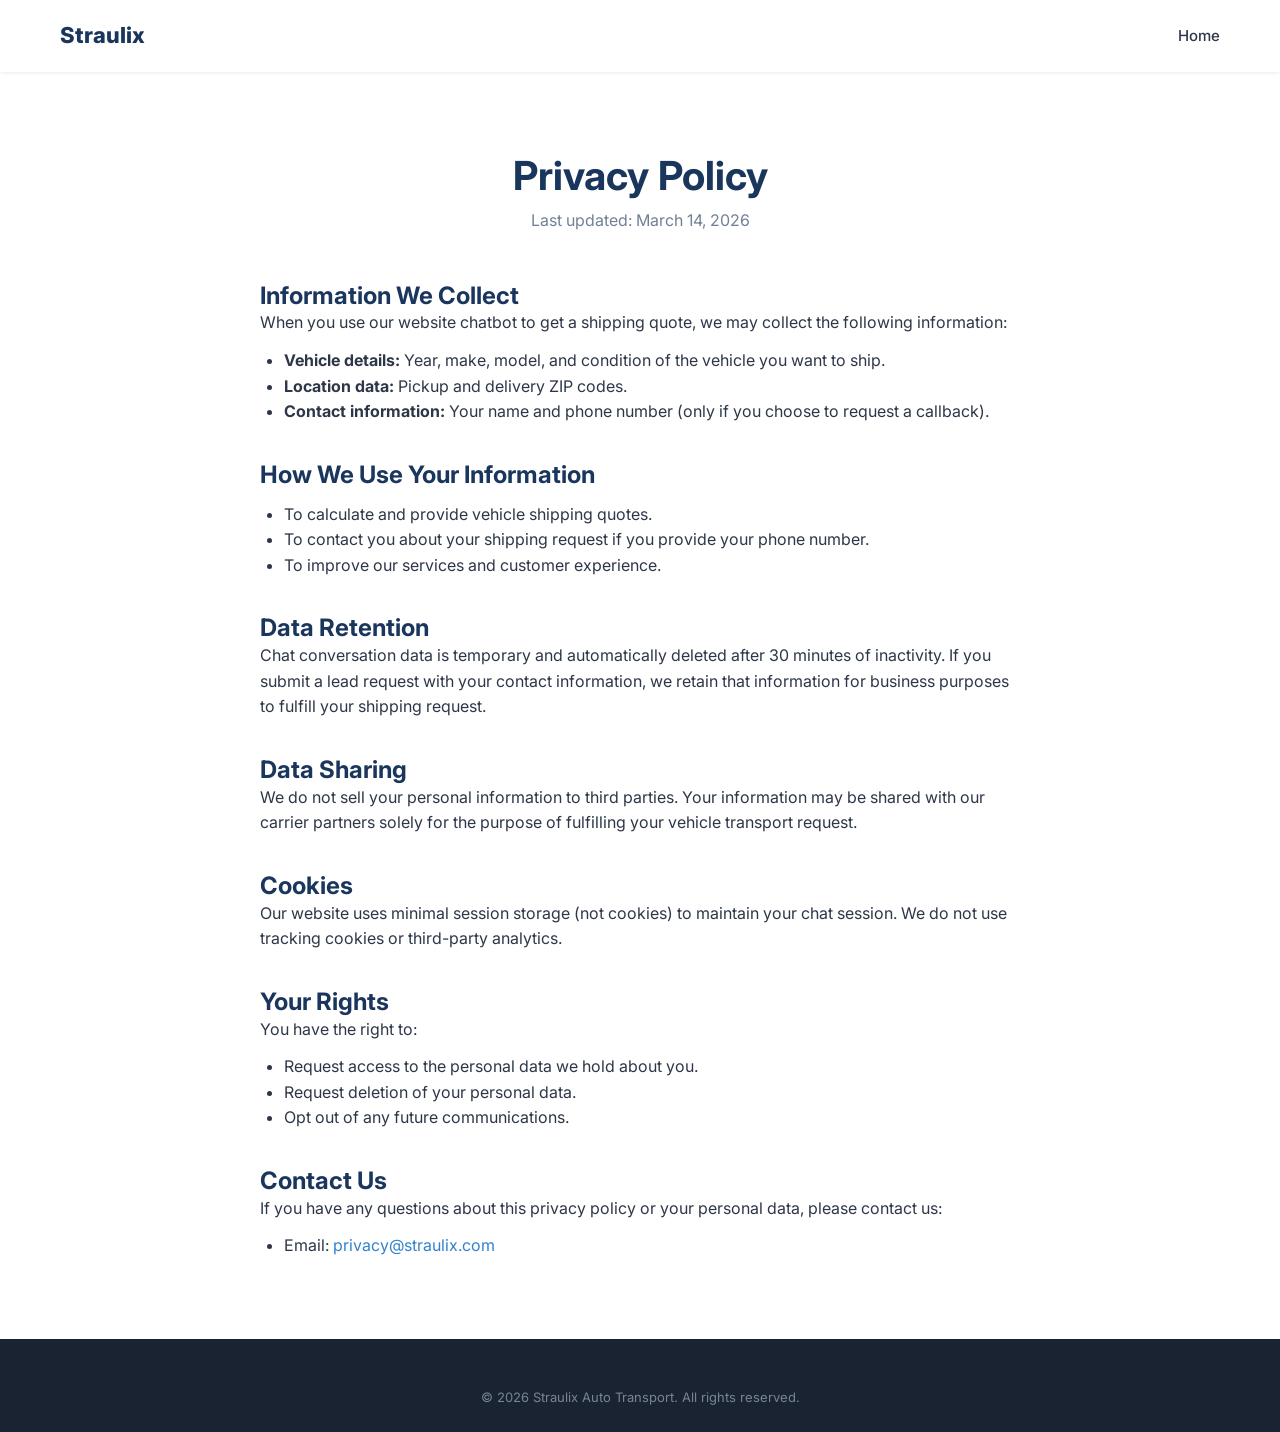
==== privacy.html @ c7e6e424 "deploy 2026-04-03_19:57:58" ====
<!DOCTYPE html>
<html lang="en">
<head>
	<meta charset="UTF-8">
	<meta name="viewport" content="width=device-width, initial-scale=1.0">
	<title>Privacy Policy | Straulix Auto Transport</title>
	<meta name="description" content="Straulix Auto Transport privacy policy. Learn how we handle your personal information when you use our vehicle shipping services.">
	<meta name="robots" content="noindex, follow">
	<link rel="canonical" href="https://straulix.com/privacy.html">
	<link rel="preconnect" href="https://fonts.googleapis.com">
	<link rel="preconnect" href="https://fonts.gstatic.com" crossorigin>
	<link href="https://fonts.googleapis.com/css2?family=Inter:wght@400;500;600;700;800&display=swap" rel="stylesheet">
	<link rel="stylesheet" href="css/style.css">
</head>
<body>
	<header class="header">
		<div class="container">
			<a href="/" class="header__logo">Straulix</a>
			<nav class="header__nav">
				<a href="/" class="header__nav-link">Home</a>
			</nav>
		</div>
	</header>

	<main class="section" style="margin-top: var(--header-height);">
		<div class="container">
			<h1 class="section__title" style="margin-bottom: 8px;">Privacy Policy</h1>
			<p style="text-align: center; color: var(--color-text-light); margin-bottom: 48px;">Last updated: March 14, 2026</p>

			<div style="max-width: 760px; margin: 0 auto;">
				<section style="margin-bottom: 36px;">
					<h2>Information We Collect</h2>
					<p>When you use our website chatbot to get a shipping quote, we may collect the following information:</p>
					<ul style="list-style: disc; padding-left: 24px; margin-top: 12px;">
						<li><strong>Vehicle details:</strong> Year, make, model, and condition of the vehicle you want to ship.</li>
						<li><strong>Location data:</strong> Pickup and delivery ZIP codes.</li>
						<li><strong>Contact information:</strong> Your name and phone number (only if you choose to request a callback).</li>
					</ul>
				</section>

				<section style="margin-bottom: 36px;">
					<h2>How We Use Your Information</h2>
					<ul style="list-style: disc; padding-left: 24px; margin-top: 12px;">
						<li>To calculate and provide vehicle shipping quotes.</li>
						<li>To contact you about your shipping request if you provide your phone number.</li>
						<li>To improve our services and customer experience.</li>
					</ul>
				</section>

				<section style="margin-bottom: 36px;">
					<h2>Data Retention</h2>
					<p>Chat conversation data is temporary and automatically deleted after 30 minutes of inactivity. If you submit a lead request with your contact information, we retain that information for business purposes to fulfill your shipping request.</p>
				</section>

				<section style="margin-bottom: 36px;">
					<h2>Data Sharing</h2>
					<p>We do not sell your personal information to third parties. Your information may be shared with our carrier partners solely for the purpose of fulfilling your vehicle transport request.</p>
				</section>

				<section style="margin-bottom: 36px;">
					<h2>Cookies</h2>
					<p>Our website uses minimal session storage (not cookies) to maintain your chat session. We do not use tracking cookies or third-party analytics.</p>
				</section>

				<section style="margin-bottom: 36px;">
					<h2>Your Rights</h2>
					<p>You have the right to:</p>
					<ul style="list-style: disc; padding-left: 24px; margin-top: 12px;">
						<li>Request access to the personal data we hold about you.</li>
						<li>Request deletion of your personal data.</li>
						<li>Opt out of any future communications.</li>
					</ul>
				</section>

				<section>
					<h2>Contact Us</h2>
					<p>If you have any questions about this privacy policy or your personal data, please contact us:</p>
					<ul style="list-style: disc; padding-left: 24px; margin-top: 12px;">
						<li>Email: <a href="mailto:privacy@straulix.com">privacy@straulix.com</a></li>
					</ul>
				</section>
			</div>
		</div>
	</main>

	<footer class="footer">
		<div class="container">
			<p class="footer__copy">&copy; 2026 Straulix Auto Transport. All rights reserved.</p>
		</div>
	</footer>
</body>
</html>
---- css/style.css ----
/* ============================================================
   Straulix Auto Transport - Main Stylesheet
   ============================================================ */

/* ----- CSS Custom Properties ----- */
:root {
	--color-primary: #1a365d;
	--color-primary-light: #2a4a7f;
	--color-accent: #3182ce;
	--color-accent-hover: #2b6cb0;
	--color-accent-light: #ebf4ff;
	--color-white: #ffffff;
	--color-bg-alt: #f7fafc;
	--color-text: #2d3748;
	--color-text-light: #718096;
	--color-border: #e2e8f0;
	--color-footer-bg: #1a2332;
	--color-footer-text: #a0aec0;
	--color-shadow: rgba(0, 0, 0, 0.08);
	--color-shadow-heavy: rgba(0, 0, 0, 0.15);

	--font-family:
		'Inter', -apple-system, BlinkMacSystemFont, 'Segoe UI', Roboto, Oxygen,
		Ubuntu, Cantarell, 'Helvetica Neue', sans-serif;

	--header-height: 72px;
	--container-width: 1200px;
	--radius: 8px;
	--radius-lg: 12px;
	--transition: 0.3s ease;
}

/* ----- Reset & Base ----- */
*,
*::before,
*::after {
	box-sizing: border-box;
	margin: 0;
	padding: 0;
}

html {
	scroll-behavior: smooth;
	-webkit-text-size-adjust: 100%;
}

body {
	font-family: var(--font-family);
	font-size: 16px;
	line-height: 1.6;
	color: var(--color-text);
	background-color: var(--color-white);
	-webkit-font-smoothing: antialiased;
	-moz-osx-font-smoothing: grayscale;
}

img {
	max-width: 100%;
	height: auto;
	display: block;
}

a {
	color: var(--color-accent);
	text-decoration: none;
	transition: color var(--transition);
}

a:hover {
	color: var(--color-accent-hover);
}

ul,
ol {
	list-style: none;
}

h1,
h2,
h3,
h4,
h5,
h6 {
	line-height: 1.2;
	font-weight: 700;
	color: var(--color-primary);
}

/* ----- Utility Classes ----- */
.container {
	width: 100%;
	max-width: var(--container-width);
	margin: 0 auto;
	padding: 0 20px;
}

.section {
	padding: 80px 0;
}

.section--alt {
	background-color: var(--color-bg-alt);
}

.section__title {
	font-size: 2rem;
	text-align: center;
	margin-bottom: 16px;
}

.section__subtitle {
	font-size: 1.125rem;
	text-align: center;
	color: var(--color-text-light);
	max-width: 640px;
	margin: 0 auto 48px;
}

.btn {
	display: inline-flex;
	align-items: center;
	justify-content: center;
	padding: 14px 32px;
	font-family: var(--font-family);
	font-size: 1rem;
	font-weight: 600;
	border: 2px solid transparent;
	border-radius: var(--radius);
	cursor: pointer;
	transition:
		background-color var(--transition),
		color var(--transition),
		border-color var(--transition),
		transform var(--transition),
		box-shadow var(--transition);
	background-color: var(--color-accent);
	color: var(--color-white);
	line-height: 1;
}

.btn:hover {
	background-color: var(--color-accent-hover);
	transform: translateY(-1px);
	box-shadow: 0 4px 12px rgba(49, 130, 206, 0.35);
}

.btn:active {
	transform: translateY(0);
}

.btn-outline {
	display: inline-flex;
	align-items: center;
	justify-content: center;
	padding: 14px 32px;
	font-family: var(--font-family);
	font-size: 1rem;
	font-weight: 600;
	border: 2px solid var(--color-accent);
	border-radius: var(--radius);
	cursor: pointer;
	transition:
		background-color var(--transition),
		color var(--transition),
		border-color var(--transition),
		transform var(--transition);
	background-color: transparent;
	color: var(--color-accent);
	line-height: 1;
}

.btn-outline:hover {
	background-color: var(--color-accent);
	color: var(--color-white);
	transform: translateY(-1px);
}

.btn-outline:active {
	transform: translateY(0);
}

.visually-hidden {
	position: absolute;
	width: 1px;
	height: 1px;
	padding: 0;
	margin: -1px;
	overflow: hidden;
	clip: rect(0, 0, 0, 0);
	white-space: nowrap;
	border: 0;
}

/* ============================================================
   1. Header / Navigation
   ============================================================ */
.header {
	position: fixed;
	top: 0;
	left: 0;
	width: 100%;
	height: var(--header-height);
	background-color: var(--color-white);
	box-shadow: 0 1px 4px var(--color-shadow);
	z-index: 1000;
}

.header .container {
	display: flex;
	align-items: center;
	justify-content: space-between;
	height: 100%;
}

.header__logo {
	display: flex;
	align-items: center;
	gap: 10px;
	font-size: 1.375rem;
	font-weight: 800;
	color: var(--color-primary);
	text-decoration: none;
	flex-shrink: 0;
}

.header__logo img {
	height: 40px;
	width: auto;
}

.header__nav {
	display: flex;
	align-items: center;
	gap: 32px;
}

.header__nav-link {
	font-size: 0.9375rem;
	font-weight: 500;
	color: var(--color-text);
	text-decoration: none;
	position: relative;
	padding: 4px 0;
}

.header__nav-link::after {
	content: '';
	position: absolute;
	bottom: -2px;
	left: 0;
	width: 0;
	height: 2px;
	background-color: var(--color-accent);
	transition: width var(--transition);
}

.header__nav-link:hover {
	color: var(--color-accent);
}

.header__nav-link:hover::after {
	width: 100%;
}

.header__phone {
	display: flex;
	align-items: center;
	gap: 6px;
	font-size: 0.9375rem;
	font-weight: 600;
	color: var(--color-accent);
	text-decoration: none;
	white-space: nowrap;
	transition: color var(--transition);
}

.header__phone:hover {
	color: var(--color-accent-hover);
}

.header__phone svg {
	flex-shrink: 0;
}

.header__cta {
	flex-shrink: 0;
}

/* Hamburger Menu */
.header__hamburger {
	display: none;
	flex-direction: column;
	justify-content: center;
	gap: 5px;
	width: 32px;
	height: 32px;
	background: none;
	border: none;
	cursor: pointer;
	padding: 0;
}

.header__hamburger span {
	display: block;
	width: 24px;
	height: 2px;
	background-color: var(--color-primary);
	border-radius: 2px;
	transition:
		transform var(--transition),
		opacity var(--transition);
}

.header__hamburger.active span:nth-child(1) {
	transform: translateY(7px) rotate(45deg);
}

.header__hamburger.active span:nth-child(2) {
	opacity: 0;
}

.header__hamburger.active span:nth-child(3) {
	transform: translateY(-7px) rotate(-45deg);
}

/* ============================================================
   2. Hero
   ============================================================ */
.hero {
	min-height: calc(100vh - var(--header-height));
	margin-top: var(--header-height);
	display: flex;
	align-items: center;
	justify-content: center;
	background: linear-gradient(
		135deg,
		var(--color-primary) 0%,
		var(--color-primary-light) 50%,
		var(--color-accent) 100%
	);
	color: var(--color-white);
	text-align: center;
	padding: 60px 20px;
	position: relative;
	overflow: hidden;
}

.hero::before {
	content: '';
	position: absolute;
	top: 0;
	left: 0;
	width: 100%;
	height: 100%;
	background: url("data:image/svg+xml,%3Csvg width='60' height='60' viewBox='0 0 60 60' xmlns='http://www.w3.org/2000/svg'%3E%3Cg fill='none' fill-rule='evenodd'%3E%3Cg fill='%23ffffff' fill-opacity='0.03'%3E%3Cpath d='M36 34v-4h-2v4h-4v2h4v4h2v-4h4v-2h-4zm0-30V0h-2v4h-4v2h4v4h2V6h4V4h-4zM6 34v-4H4v4H0v2h4v4h2v-4h4v-2H6zM6 4V0H4v4H0v2h4v4h2V6h4V4H6z'/%3E%3C/g%3E%3C/g%3E%3C/svg%3E");
	pointer-events: none;
}

.hero__content {
	position: relative;
	z-index: 1;
	max-width: 720px;
}

.hero__title {
	font-size: 3rem;
	font-weight: 800;
	color: var(--color-white);
	margin-bottom: 20px;
	letter-spacing: -0.02em;
}

.hero__subtitle {
	font-size: 1.25rem;
	opacity: 0.9;
	margin-bottom: 36px;
	line-height: 1.7;
}

.hero__cta {
	display: inline-flex;
	align-items: center;
	justify-content: center;
	padding: 16px 40px;
	font-family: var(--font-family);
	font-size: 1.125rem;
	font-weight: 700;
	background-color: var(--color-white);
	color: var(--color-primary);
	border: none;
	border-radius: var(--radius);
	cursor: pointer;
	transition:
		transform var(--transition),
		box-shadow var(--transition);
	text-decoration: none;
	line-height: 1;
}

.hero__cta:hover {
	transform: translateY(-2px);
	box-shadow: 0 8px 24px rgba(0, 0, 0, 0.2);
	color: var(--color-primary);
}

.hero__cta:active {
	transform: translateY(0);
}

/* ============================================================
   3. Services
   ============================================================ */
.services__grid {
	display: grid;
	grid-template-columns: 1fr;
	gap: 24px;
}

.services__card {
	background-color: var(--color-white);
	border-radius: var(--radius-lg);
	padding: 36px 28px;
	box-shadow: 0 2px 8px var(--color-shadow);
	transition:
		transform var(--transition),
		box-shadow var(--transition);
	border: 1px solid var(--color-border);
}

.services__card:hover {
	transform: translateY(-4px);
	box-shadow: 0 8px 24px var(--color-shadow-heavy);
}

.services__icon {
	width: 56px;
	height: 56px;
	border-radius: var(--radius);
	background-color: var(--color-accent-light);
	display: flex;
	align-items: center;
	justify-content: center;
	margin-bottom: 20px;
	font-size: 1.5rem;
	color: var(--color-accent);
}

.services__card-title {
	font-size: 1.25rem;
	margin-bottom: 12px;
}

.services__card-desc {
	font-size: 0.9375rem;
	color: var(--color-text-light);
	line-height: 1.7;
}

/* ============================================================
   4. How It Works
   ============================================================ */
.how-it-works__steps {
	display: flex;
	flex-direction: column;
	gap: 48px;
	position: relative;
	max-width: 800px;
	margin: 0 auto;
}

.how-it-works__step {
	display: flex;
	align-items: flex-start;
	gap: 24px;
	position: relative;
}

.how-it-works__number {
	width: 52px;
	height: 52px;
	min-width: 52px;
	border-radius: 50%;
	background-color: var(--color-accent);
	color: var(--color-white);
	display: flex;
	align-items: center;
	justify-content: center;
	font-size: 1.25rem;
	font-weight: 700;
	position: relative;
	z-index: 1;
}

.how-it-works__step-content {
	flex: 1;
	padding-top: 4px;
}

.how-it-works__step-title {
	font-size: 1.25rem;
	margin-bottom: 8px;
}

.how-it-works__step-desc {
	font-size: 0.9375rem;
	color: var(--color-text-light);
	line-height: 1.7;
}

/* Connecting line between steps */
.how-it-works__step:not(:last-child)::after {
	content: '';
	position: absolute;
	top: 52px;
	left: 26px;
	width: 2px;
	height: calc(100% + 48px - 52px);
	background: linear-gradient(
		to bottom,
		var(--color-accent),
		var(--color-border)
	);
	z-index: 0;
}

/* ============================================================
   5. Why Choose Us
   ============================================================ */
.why-choose__grid {
	display: grid;
	grid-template-columns: 1fr;
	gap: 32px;
}

.why-choose__item {
	text-align: center;
	padding: 24px 16px;
}

.why-choose__icon {
	width: 64px;
	height: 64px;
	border-radius: 50%;
	background-color: var(--color-accent-light);
	display: flex;
	align-items: center;
	justify-content: center;
	margin: 0 auto 20px;
	font-size: 1.5rem;
	color: var(--color-accent);
}

.why-choose__title {
	font-size: 1.125rem;
	margin-bottom: 10px;
}

.why-choose__desc {
	font-size: 0.9375rem;
	color: var(--color-text-light);
	line-height: 1.7;
	max-width: 280px;
	margin: 0 auto;
}

/* ============================================================
   6. FAQ
   ============================================================ */
.faq__list {
	max-width: 760px;
	margin: 0 auto;
	display: flex;
	flex-direction: column;
	gap: 12px;
}

.faq__item {
	border: 1px solid var(--color-border);
	border-radius: var(--radius);
	overflow: hidden;
	transition: border-color var(--transition);
}

.faq__item:hover {
	border-color: var(--color-accent);
}

.faq__item[open] {
	border-color: var(--color-accent);
}

.faq__question {
	padding: 20px 24px;
	font-size: 1rem;
	font-weight: 600;
	color: var(--color-primary);
	cursor: pointer;
	list-style: none;
	display: flex;
	align-items: center;
	justify-content: space-between;
	gap: 16px;
	transition: background-color var(--transition);
	user-select: none;
}

.faq__question::-webkit-details-marker {
	display: none;
}

.faq__question::marker {
	content: '';
}

.faq__question::after {
	content: '+';
	font-size: 1.5rem;
	font-weight: 300;
	color: var(--color-accent);
	flex-shrink: 0;
	transition: transform var(--transition);
}

.faq__item[open] .faq__question::after {
	content: '\2212';
	transform: rotate(180deg);
}

.faq__question:hover {
	background-color: var(--color-bg-alt);
}

.faq__answer {
	padding: 0 24px 20px;
	font-size: 0.9375rem;
	color: var(--color-text-light);
	line-height: 1.8;
}

/* ============================================================
   7. Contact
   ============================================================ */
.contact {
	text-align: center;
}

.contact__info {
	max-width: 600px;
	margin: 0 auto;
	display: flex;
	flex-direction: column;
	gap: 20px;
}

.contact__item {
	display: flex;
	align-items: center;
	justify-content: center;
	gap: 12px;
	font-size: 1.0625rem;
	color: var(--color-text);
}

.contact__item-icon {
	font-size: 1.25rem;
	color: var(--color-accent);
	flex-shrink: 0;
}

.contact__item a {
	color: var(--color-text);
}

.contact__item a:hover {
	color: var(--color-accent);
}

/* ============================================================
   8. Footer
   ============================================================ */
.footer {
	background-color: var(--color-footer-bg);
	color: var(--color-footer-text);
	padding: 48px 0 24px;
}

.footer .container {
	display: flex;
	flex-direction: column;
	align-items: center;
	gap: 24px;
}

.footer__links {
	display: flex;
	flex-wrap: wrap;
	justify-content: center;
	gap: 24px;
}

.footer__link {
	color: var(--color-footer-text);
	font-size: 0.875rem;
	transition: color var(--transition);
}

.footer__link:hover {
	color: var(--color-white);
}

.footer__copy {
	font-size: 0.8125rem;
	color: var(--color-footer-text);
	text-align: center;
	opacity: 0.7;
}

/* ============================================================
   9. Chat Widget
   ============================================================ */

/* --- Floating Toggle Button --- */
.chat-widget-toggle {
	position: fixed;
	bottom: 20px;
	right: 20px;
	width: 60px;
	height: 60px;
	border-radius: 50%;
	background-color: var(--color-accent);
	color: var(--color-white);
	border: none;
	cursor: pointer;
	display: flex;
	align-items: center;
	justify-content: center;
	font-size: 1.5rem;
	z-index: 9999;
	box-shadow: 0 4px 16px rgba(49, 130, 206, 0.4);
	transition:
		transform var(--transition),
		box-shadow var(--transition);
}

.chat-widget-toggle:hover {
	transform: scale(1.08);
	box-shadow: 0 6px 24px rgba(49, 130, 206, 0.5);
}

/* Pulse animation */
.chat-widget-toggle::before {
	content: '';
	position: absolute;
	width: 100%;
	height: 100%;
	border-radius: 50%;
	background-color: var(--color-accent);
	animation: chat-pulse 2s ease-in-out infinite;
	z-index: -1;
}

@keyframes chat-pulse {
	0% {
		transform: scale(1);
		opacity: 0.5;
	}
	50% {
		transform: scale(1.3);
		opacity: 0;
	}
	100% {
		transform: scale(1);
		opacity: 0;
	}
}

/* --- Chat Window --- */
.chat-widget-window {
	position: fixed;
	bottom: 92px;
	right: 20px;
	width: 400px;
	max-height: 600px;
	height: 600px;
	background-color: var(--color-white);
	border-radius: var(--radius-lg);
	box-shadow: 0 12px 48px rgba(0, 0, 0, 0.18);
	z-index: 9999;
	display: flex;
	flex-direction: column;
	overflow: hidden;
	opacity: 0;
	transform: translateY(16px) scale(0.95);
	pointer-events: none;
	transition:
		opacity 0.25s ease,
		transform 0.25s ease;
}

.chat-widget-window.open {
	opacity: 1;
	transform: translateY(0) scale(1);
	pointer-events: auto;
}

/* Chat Header */
.chat-widget-header {
	display: flex;
	align-items: center;
	justify-content: space-between;
	padding: 16px 20px;
	background-color: var(--color-primary);
	color: var(--color-white);
	flex-shrink: 0;
}

.chat-widget-header-title {
	font-size: 1rem;
	font-weight: 600;
}

.chat-widget-header-actions {
	display: flex;
	align-items: center;
	gap: 8px;
}

.chat-widget-reset {
	width: 32px;
	height: 32px;
	border-radius: 50%;
	background: rgba(255, 255, 255, 0.15);
	color: var(--color-white);
	border: none;
	cursor: pointer;
	display: flex;
	align-items: center;
	justify-content: center;
	transition: background-color var(--transition);
	line-height: 1;
}

.chat-widget-reset:hover {
	background: rgba(255, 255, 255, 0.3);
}

.chat-widget-close {
	width: 32px;
	height: 32px;
	border-radius: 50%;
	background: rgba(255, 255, 255, 0.15);
	color: var(--color-white);
	border: none;
	cursor: pointer;
	display: flex;
	align-items: center;
	justify-content: center;
	font-size: 1.125rem;
	transition: background-color var(--transition);
	line-height: 1;
}

.chat-widget-close:hover {
	background: rgba(255, 255, 255, 0.3);
}

/* Messages Area */
.chat-widget-messages {
	flex: 1;
	overflow-y: auto;
	padding: 16px 16px 8px;
	display: flex;
	flex-direction: column;
	gap: 12px;
	scroll-behavior: smooth;
}

.chat-widget-messages::-webkit-scrollbar {
	width: 4px;
}

.chat-widget-messages::-webkit-scrollbar-track {
	background: transparent;
}

.chat-widget-messages::-webkit-scrollbar-thumb {
	background-color: var(--color-border);
	border-radius: 4px;
}

/* Message Bubbles */
.chat-widget-message {
	max-width: 80%;
	padding: 10px 16px;
	border-radius: 16px;
	font-size: 0.875rem;
	line-height: 1.5;
	word-wrap: break-word;
}

.chat-widget-message--bot {
	align-self: flex-start;
	background-color: var(--color-bg-alt);
	color: var(--color-text);
	border-bottom-left-radius: 4px;
}

.chat-widget-message--user {
	align-self: flex-end;
	background-color: var(--color-accent);
	color: var(--color-white);
	border-bottom-right-radius: 4px;
}

/* Typing Indicator */
.chat-widget-typing {
	display: flex;
	align-items: center;
	gap: 4px;
	padding: 10px 16px;
	align-self: flex-start;
}

.chat-widget-typing-dot {
	width: 8px;
	height: 8px;
	border-radius: 50%;
	background-color: var(--color-text-light);
	opacity: 0.4;
	animation: chat-typing 1.4s ease-in-out infinite;
}

.chat-widget-typing-dot:nth-child(2) {
	animation-delay: 0.2s;
}

.chat-widget-typing-dot:nth-child(3) {
	animation-delay: 0.4s;
}

@keyframes chat-typing {
	0%,
	60%,
	100% {
		opacity: 0.4;
		transform: translateY(0);
	}
	30% {
		opacity: 1;
		transform: translateY(-4px);
	}
}

/* Input Area */
.chat-widget-input {
	display: flex;
	align-items: center;
	gap: 8px;
	padding: 12px 16px;
	border-top: 1px solid var(--color-border);
	flex-shrink: 0;
}

.chat-widget-input-field {
	flex: 1;
	padding: 10px 16px;
	border: 1px solid var(--color-border);
	border-radius: 24px;
	font-family: var(--font-family);
	font-size: 0.875rem;
	outline: none;
	transition: border-color var(--transition);
	color: var(--color-text);
}

.chat-widget-input-field::placeholder {
	color: var(--color-text-light);
}

.chat-widget-input-field:focus {
	border-color: var(--color-accent);
}

.chat-widget-send {
	width: 40px;
	height: 40px;
	border-radius: 50%;
	background-color: var(--color-accent);
	color: var(--color-white);
	border: none;
	cursor: pointer;
	display: flex;
	align-items: center;
	justify-content: center;
	font-size: 1rem;
	flex-shrink: 0;
	transition: background-color var(--transition);
}

.chat-widget-send:hover {
	background-color: var(--color-accent-hover);
}

/* Price Display */
.chat-widget-price {
	font-size: 1.5rem;
	font-weight: 700;
	color: var(--color-primary);
	margin-top: 8px;
}



/* Error Message */
.chat-widget-message--error {
	background-color: #fff5f5;
	color: #c53030;
	border-bottom-left-radius: 4px;
}

/* ============================================================
   10. Responsive — Tablet (768px)
   ============================================================ */
@media (min-width: 768px) {
	.services__grid {
		grid-template-columns: repeat(2, 1fr);
	}

	.why-choose__grid {
		grid-template-columns: repeat(2, 1fr);
	}

	.how-it-works__steps {
		flex-direction: row;
		gap: 0;
		justify-content: space-between;
		align-items: flex-start;
	}

	.how-it-works__step {
		flex-direction: column;
		align-items: center;
		text-align: center;
		flex: 1;
		gap: 16px;
	}

	/* Horizontal connector on desktop */
	.how-it-works__step:not(:last-child)::after {
		top: 26px;
		left: calc(50% + 32px);
		width: calc(100% - 64px);
		height: 2px;
	}

	.how-it-works__step-content {
		padding-top: 0;
	}

	.contact__info {
		flex-direction: row;
		flex-wrap: wrap;
		justify-content: center;
		gap: 40px;
	}
}

/* ============================================================
   Responsive — Desktop (1024px)
   ============================================================ */
@media (min-width: 1024px) {
	.hero__title {
		font-size: 3.75rem;
	}

	.hero__subtitle {
		font-size: 1.375rem;
	}

	.section__title {
		font-size: 2.5rem;
	}

	.why-choose__grid {
		grid-template-columns: repeat(4, 1fr);
	}
}

/* ============================================================
   Responsive — Mobile (max 767px)
   ============================================================ */
@media (max-width: 767px) {
	:root {
		--header-height: 60px;
	}

	.header__nav {
		position: fixed;
		top: var(--header-height);
		left: 0;
		right: 0;
		background-color: var(--color-white);
		flex-direction: column;
		align-items: stretch;
		gap: 0;
		padding: 8px 0;
		box-shadow: 0 4px 12px var(--color-shadow);
		transform: translateY(-100%);
		opacity: 0;
		pointer-events: none;
		transition:
			transform var(--transition),
			opacity var(--transition);
	}

	.header__nav.open {
		transform: translateY(0);
		opacity: 1;
		pointer-events: auto;
	}

	.header__nav-link {
		padding: 14px 24px;
		display: block;
	}

	.header__nav-link::after {
		display: none;
	}

	.header__phone {
		font-size: 0.8125rem;
	}

	.header__cta {
		display: none;
	}

	.header__hamburger {
		display: flex;
	}

	.hero__title {
		font-size: 2rem;
	}

	.hero__subtitle {
		font-size: 1rem;
	}

	.hero__cta {
		padding: 14px 32px;
		font-size: 1rem;
	}

	.section {
		padding: 56px 0;
	}

	.section__title {
		font-size: 1.625rem;
	}

	.section__subtitle {
		font-size: 1rem;
		margin-bottom: 36px;
	}

	/* Chat Widget — Full Screen on Mobile */
	.chat-widget-window {
		bottom: 0;
		right: 0;
		width: 100%;
		height: 100%;
		max-height: 100%;
		border-radius: 0;
	}

	.chat-widget-window.open {
		transform: translateY(0) scale(1);
	}
}
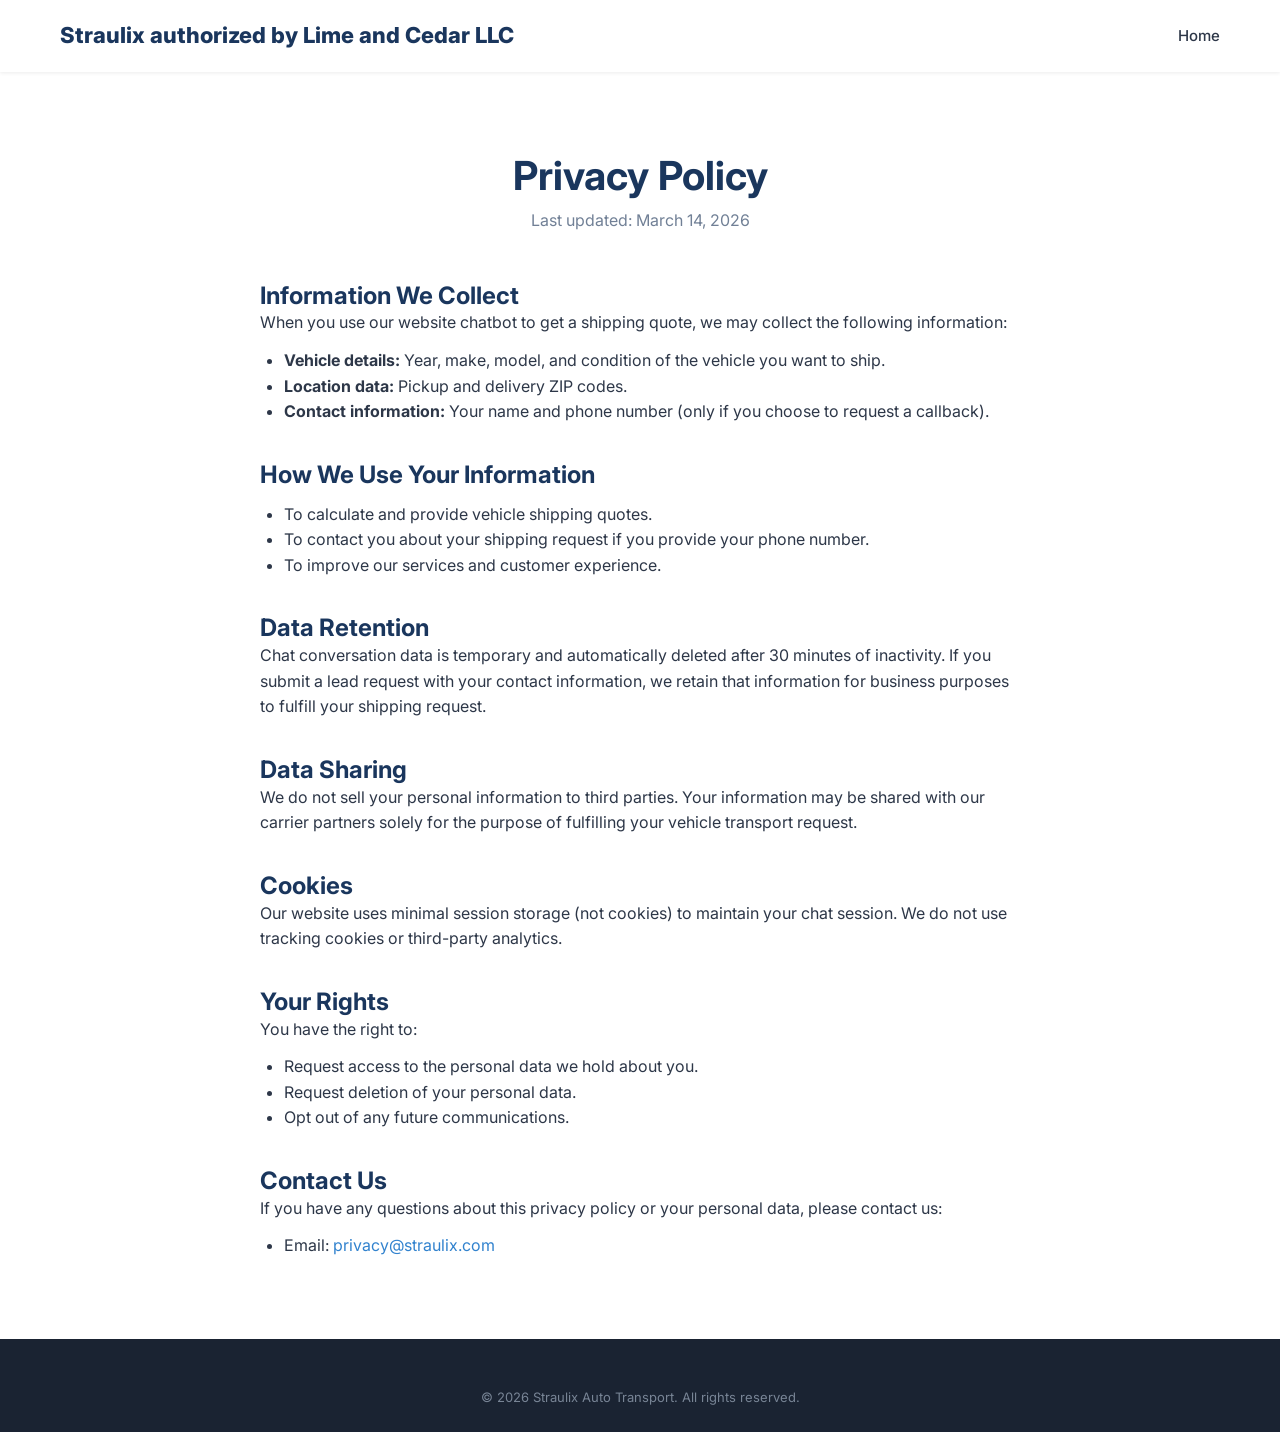
==== commit e03c0c18: "deploy 2026-04-12_19:24:42" ====
--- a/privacy.html
+++ b/privacy.html
@@ -13,12 +13,10 @@
 	<link rel="stylesheet" href="css/style.css">
 </head>
 <body>
-	<header class="header">
-		<div class="container">
-			<a href="/" class="header__logo">Straulix</a>
-			<nav class="header__nav">
-				<a href="/" class="header__nav-link">Home</a>
-			</nav>
+	<header class="header" style="height:auto;">
+		<div class="container" style="padding-right:20px;flex-wrap:nowrap;">
+			<a href="/" class="header__logo">Straulix authorized by Lime and Cedar LLC</a>
+			<a href="/" class="header__nav-link" style="font-size:0.9375rem;font-weight:500;color:#2d3748;margin-left:auto;flex-shrink:0;">Home</a>
 		</div>
 	</header>
 
--- a/css/style.css
+++ b/css/style.css
@@ -199,28 +199,34 @@
 	top: 0;
 	left: 0;
 	width: 100%;
-	height: var(--header-height);
+	min-height: var(--header-height);
 	background-color: var(--color-white);
 	box-shadow: 0 1px 4px var(--color-shadow);
 	z-index: 1000;
 }
 
 .header .container {
+	position: relative;
 	display: flex;
 	align-items: center;
 	justify-content: space-between;
-	height: 100%;
+	flex-wrap: wrap;
+	min-height: var(--header-height);
+	padding-top: 8px;
+	padding-bottom: 8px;
 }
 
 .header__logo {
 	display: flex;
 	align-items: center;
 	gap: 10px;
-	font-size: 1.375rem;
+	font-size: clamp(0.875rem, 1.5vw + 0.5rem, 1.375rem);
 	font-weight: 800;
 	color: var(--color-primary);
 	text-decoration: none;
-	flex-shrink: 0;
+	flex-shrink: 1;
+	min-width: 0;
+	white-space: nowrap;
 }
 
 .header__logo img {
@@ -231,11 +237,11 @@
 .header__nav {
 	display: flex;
 	align-items: center;
-	gap: 32px;
+	gap: clamp(12px, 1.5vw, 24px);
 }
 
 .header__nav-link {
-	font-size: 0.9375rem;
+	font-size: clamp(0.8125rem, 0.5vw + 0.625rem, 0.9375rem);
 	font-weight: 500;
 	color: var(--color-text);
 	text-decoration: none;
@@ -266,7 +272,7 @@
 	display: flex;
 	align-items: center;
 	gap: 6px;
-	font-size: 0.9375rem;
+	font-size: clamp(0.75rem, 0.5vw + 0.625rem, 0.9375rem);
 	font-weight: 600;
 	color: var(--color-accent);
 	text-decoration: none;
@@ -284,6 +290,8 @@
 
 .header__cta {
 	flex-shrink: 0;
+	padding: clamp(8px, 1vw, 14px) clamp(16px, 2vw, 32px);
+	font-size: clamp(0.8125rem, 0.5vw + 0.625rem, 1rem);
 }
 
 /* Hamburger Menu */
@@ -676,6 +684,72 @@
 }
 
 /* ============================================================
+   7b. Reviews
+   ============================================================ */
+.reviews__wrapper {
+	position: relative;
+	width: 100%;
+	max-width: 900px;
+	margin: 0 auto;
+	border: 1px solid var(--color-border);
+	border-radius: var(--radius-lg);
+	overflow: hidden;
+	background-color: var(--color-white);
+}
+
+.reviews__iframe {
+	display: block;
+	width: 100%;
+	border: none;
+	margin-top: -50px;
+}
+
+.reviews__loading {
+	position: absolute;
+	top: 0;
+	left: 0;
+	width: 100%;
+	height: 100%;
+	display: flex;
+	flex-direction: column;
+	align-items: center;
+	justify-content: center;
+	gap: 16px;
+	background-color: var(--color-white);
+	color: var(--color-text-light);
+	z-index: 1;
+	transition: opacity 0.4s ease;
+}
+
+.reviews__loading.hidden {
+	opacity: 0;
+	pointer-events: none;
+}
+
+.reviews__spinner {
+	width: 36px;
+	height: 36px;
+	border: 3px solid var(--color-border);
+	border-top-color: var(--color-accent);
+	border-radius: 50%;
+	animation: reviews-spin 0.8s linear infinite;
+}
+
+@keyframes reviews-spin {
+	to { transform: rotate(360deg); }
+}
+
+.reviews__fallback {
+	text-align: center;
+	padding: 48px 24px;
+	color: var(--color-text-light);
+}
+
+.reviews__fallback .btn {
+	margin-top: 20px;
+}
+
+/* ============================================================
    8. Footer
    ============================================================ */
 .footer {
@@ -1066,9 +1140,9 @@
 }
 
 /* ============================================================
-   Responsive — Desktop (1024px)
-   ============================================================ */
-@media (min-width: 1024px) {
+   Responsive — Desktop (1200px)
+   ============================================================ */
+@media (min-width: 1200px) {
 	.hero__title {
 		font-size: 3.75rem;
 	}
@@ -1087,11 +1161,15 @@
 }
 
 /* ============================================================
-   Responsive — Mobile (max 767px)
-   ============================================================ */
-@media (max-width: 767px) {
+   Responsive — Mobile & Tablet (max 1199px)
+   ============================================================ */
+@media (max-width: 1199px) {
 	:root {
 		--header-height: 60px;
+	}
+
+	.header .container {
+		padding-right: 60px;
 	}
 
 	.header__nav {
@@ -1128,16 +1206,23 @@
 		display: none;
 	}
 
-	.header__phone {
-		font-size: 0.8125rem;
-	}
 
 	.header__cta {
 		display: none;
 	}
 
+	.header__logo {
+		white-space: normal;
+		font-size: clamp(0.8125rem, 1.2vw + 0.5rem, 1rem);
+		max-width: calc(100% - 48px);
+	}
+
 	.header__hamburger {
 		display: flex;
+		position: absolute;
+		right: 20px;
+		top: 50%;
+		transform: translateY(-50%);
 	}
 
 	.hero__title {
@@ -1180,3 +1265,4 @@
 		transform: translateY(0) scale(1);
 	}
 }
+
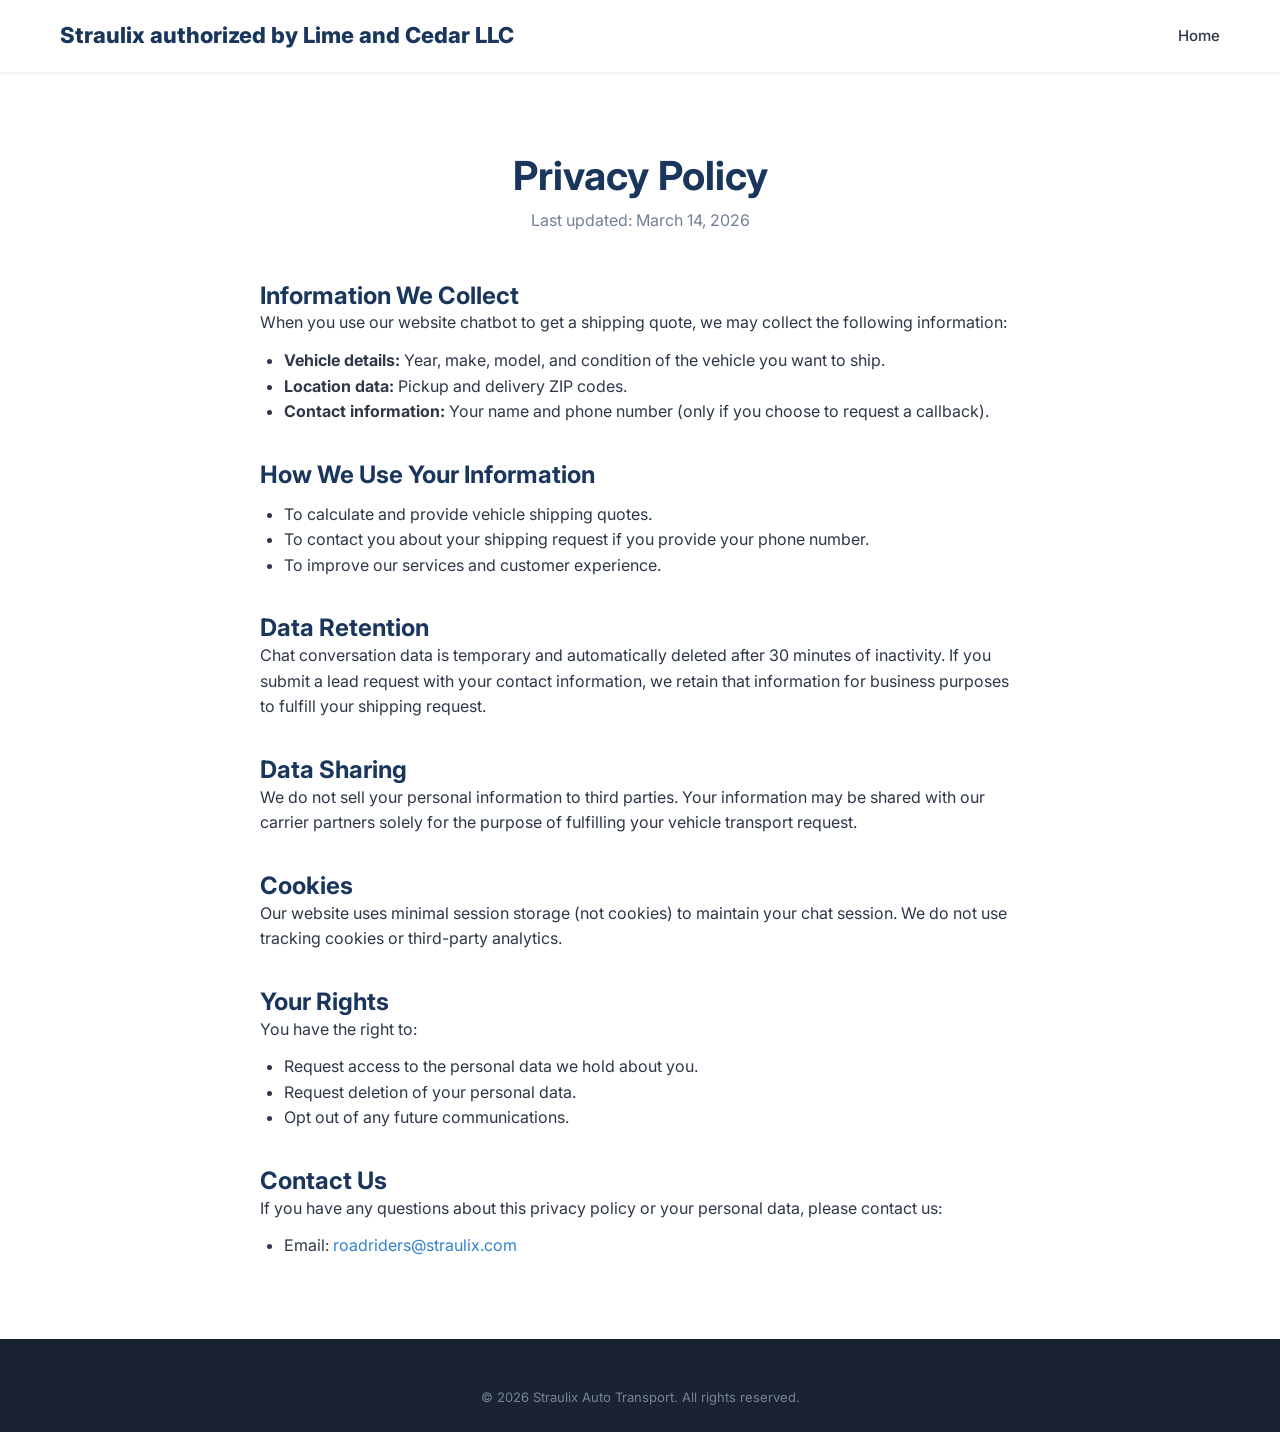
==== commit 5b434f53: "deploy 2026-04-21_17:39:40" ====
--- a/privacy.html
+++ b/privacy.html
@@ -74,7 +74,7 @@
 					<h2>Contact Us</h2>
 					<p>If you have any questions about this privacy policy or your personal data, please contact us:</p>
 					<ul style="list-style: disc; padding-left: 24px; margin-top: 12px;">
-						<li>Email: <a href="mailto:privacy@straulix.com">privacy@straulix.com</a></li>
+						<li>Email: <a href="mailto:roadriders@straulix.com">roadriders@straulix.com</a></li>
 					</ul>
 				</section>
 			</div>
